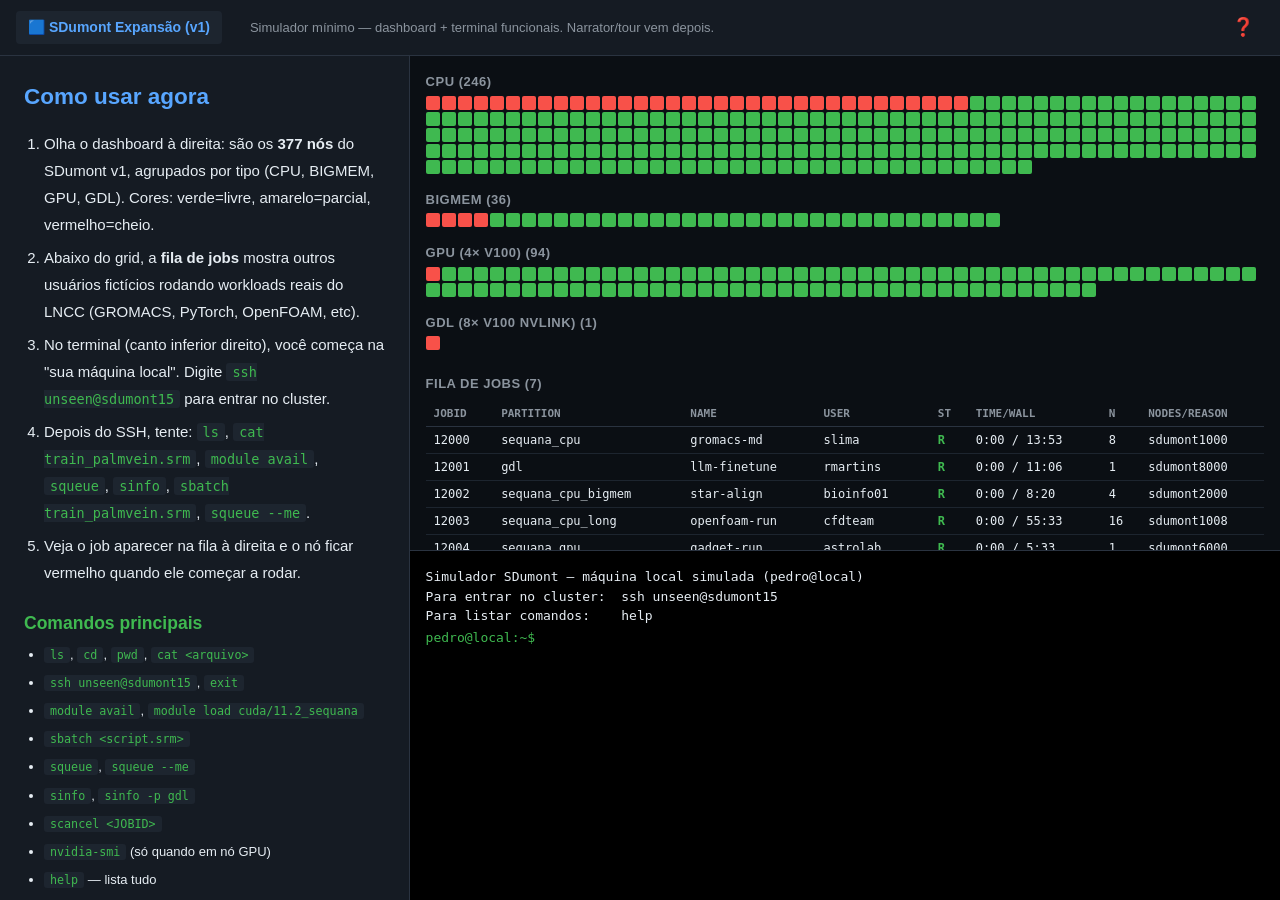
==== index.html @ 0762469a "feat: minimum viable simulator (dashboard + terminal + 20 commands + 377 nodes + 7 fictional users)" ====
<!DOCTYPE html>
<html lang="pt-BR">
<head>
    <meta charset="UTF-8">
    <meta name="viewport" content="width=device-width, initial-scale=1.0">
    <title>Simulador SDumont — Aprenda supercomputação do zero</title>
    <link rel="stylesheet" href="style.css">
</head>
<body>
    <div id="app" class="app-shell">
        <header id="topo" class="topo">
            <div class="selo-v1" title="Você está no SDumont Expansão (v1), não no 2nd">
                🟦 SDumont Expansão (v1)
            </div>
            <nav id="progresso" class="progresso" aria-label="Progresso do tour">
                <div style="color: var(--text-dim); font-size: 13px; padding: 0 12px;">
                    Simulador mínimo — dashboard + terminal funcionais. Narrator/tour vem depois.
                </div>
            </nav>
            <div class="cards-fixos">
                <button id="btn-help" title="Ajuda">❓</button>
            </div>
        </header>

        <aside id="narrador" class="narrador" aria-live="polite">
            <h2 style="color: var(--accent-alt); margin-bottom: 16px;">Como usar agora</h2>
            <ol style="line-height: 1.8; padding-left: 20px;">
                <li>Olha o dashboard à direita: são os <strong>377 nós</strong> do SDumont v1, agrupados por tipo (CPU, BIGMEM, GPU, GDL). Cores: verde=livre, amarelo=parcial, vermelho=cheio.</li>
                <li>Abaixo do grid, a <strong>fila de jobs</strong> mostra outros usuários fictícios rodando workloads reais do LNCC (GROMACS, PyTorch, OpenFOAM, etc).</li>
                <li>No terminal (canto inferior direito), você começa na "sua máquina local". Digite <code>ssh unseen@sdumont15</code> para entrar no cluster.</li>
                <li>Depois do SSH, tente: <code>ls</code>, <code>cat train_palmvein.srm</code>, <code>module avail</code>, <code>squeue</code>, <code>sinfo</code>, <code>sbatch train_palmvein.srm</code>, <code>squeue --me</code>.</li>
                <li>Veja o job aparecer na fila à direita e o nó ficar vermelho quando ele começar a rodar.</li>
            </ol>
            <h3 style="color: var(--accent); margin: 24px 0 8px 0;">Comandos principais</h3>
            <ul style="line-height: 1.7; font-size: 13px; padding-left: 20px;">
                <li><code>ls</code>, <code>cd</code>, <code>pwd</code>, <code>cat &lt;arquivo&gt;</code></li>
                <li><code>ssh unseen@sdumont15</code>, <code>exit</code></li>
                <li><code>module avail</code>, <code>module load cuda/11.2_sequana</code></li>
                <li><code>sbatch &lt;script.srm&gt;</code></li>
                <li><code>squeue</code>, <code>squeue --me</code></li>
                <li><code>sinfo</code>, <code>sinfo -p gdl</code></li>
                <li><code>scancel &lt;JOBID&gt;</code></li>
                <li><code>nvidia-smi</code> (só quando em nó GPU)</li>
                <li><code>help</code> — lista tudo</li>
            </ul>
            <p style="color: var(--text-dim); font-size: 12px; margin-top: 16px;">
                Cluster avança a cada 2s. Outros usuários submetem jobs automaticamente.
            </p>
        </aside>

        <section id="dashboard" class="dashboard" aria-label="Dashboard do cluster"></section>
        <section id="terminal" class="terminal" aria-label="Terminal simulado"></section>
    </div>

    <script type="module" src="js/main.js"></script>
</body>
</html>
---- style.css ----
/* =========================================================================
   SIMULADOR SDUMONT — style.css
   ========================================================================= */

:root {
    --bg: #0b0f14;
    --surface: #151b23;
    --surface-alt: #1d252f;
    --border: #2a3340;
    --text: #e6edf3;
    --text-dim: #8b949e;
    --accent: #3fb950;
    --accent-alt: #58a6ff;
    --danger: #f85149;
    --warning: #d29922;
    --node-idle: #3fb950;
    --node-mix: #d29922;
    --node-alloc: #f85149;
    --node-down: #6e7681;
    --font-sans: -apple-system, BlinkMacSystemFont, "Segoe UI", sans-serif;
    --font-mono: "JetBrains Mono", "Fira Code", Consolas, monospace;
    --fs-base: 15px;
    --fs-sm: 13px;
    --fs-lg: 17px;
    --sp-xs: 4px;
    --sp-sm: 8px;
    --sp-md: 16px;
    --sp-lg: 24px;
}

* { box-sizing: border-box; margin: 0; padding: 0; }
html, body { height: 100%; }
body {
    background: var(--bg);
    color: var(--text);
    font-family: var(--font-sans);
    font-size: var(--fs-base);
    line-height: 1.5;
    overflow: hidden;
}
button { font: inherit; color: inherit; background: none; border: none; cursor: pointer; }
code { background: var(--surface-alt); padding: 1px 6px; border-radius: 3px; font-family: var(--font-mono); font-size: 0.9em; color: var(--accent); }

.app-shell {
    display: grid;
    height: 100vh;
    grid-template-columns: 32% 68%;
    grid-template-rows: 56px 55% 1fr;
    grid-template-areas:
        "topo topo"
        "narrador dashboard"
        "narrador terminal";
}

.topo {
    grid-area: topo;
    display: flex;
    align-items: center;
    gap: var(--sp-md);
    padding: 0 var(--sp-md);
    background: var(--surface);
    border-bottom: 1px solid var(--border);
}

.selo-v1 {
    font-weight: 600;
    color: var(--accent-alt);
    padding: 6px 12px;
    background: var(--surface-alt);
    border-radius: 4px;
    white-space: nowrap;
    font-size: 14px;
}

.progresso { flex: 1; display: flex; align-items: center; }
.cards-fixos { display: flex; gap: var(--sp-xs); }
.cards-fixos button {
    font-size: 18px;
    padding: 6px 10px;
    border-radius: 4px;
}
.cards-fixos button:hover { background: var(--surface-alt); }

.narrador {
    grid-area: narrador;
    background: var(--surface);
    border-right: 1px solid var(--border);
    padding: var(--sp-lg);
    overflow-y: auto;
}
.narrador h2 { margin-bottom: var(--sp-md); }
.narrador ol li, .narrador ul li { margin-bottom: 6px; }

.dashboard {
    grid-area: dashboard;
    background: var(--bg);
    border-bottom: 1px solid var(--border);
    padding: var(--sp-md);
    overflow-y: auto;
}

.terminal {
    grid-area: terminal;
    background: #000;
    color: #e6edf3;
    font-family: var(--font-mono);
    font-size: var(--fs-sm);
    padding: var(--sp-md);
    overflow-y: auto;
    cursor: text;
}

/* Node grid */
.nodegrid-root {
    display: flex;
    flex-direction: column;
    gap: var(--sp-md);
}
.node-group h4 {
    font-size: var(--fs-sm);
    color: var(--text-dim);
    margin-bottom: var(--sp-xs);
    text-transform: uppercase;
    letter-spacing: 0.5px;
}
.node-grid {
    display: grid;
    grid-template-columns: repeat(auto-fill, 14px);
    gap: 2px;
}
.node {
    display: inline-block;
    width: 14px;
    height: 14px;
    border-radius: 2px;
    background: var(--node-idle);
    transition: background 0.3s ease, transform 0.1s ease;
}
.node:hover { transform: scale(1.4); z-index: 1; }
.node.idle  { background: var(--node-idle); }
.node.mix   { background: var(--node-mix); }
.node.alloc { background: var(--node-alloc); }
.node.down  { background: var(--node-down); }

/* Queue view */
.queue-section { margin-top: var(--sp-lg); }
.queue-section h4 {
    font-size: var(--fs-sm);
    color: var(--text-dim);
    text-transform: uppercase;
    letter-spacing: 0.5px;
    margin-bottom: var(--sp-sm);
}
.queue-empty {
    color: var(--text-dim);
    font-style: italic;
    padding: var(--sp-sm);
}
.queue-table {
    width: 100%;
    border-collapse: collapse;
    font-family: var(--font-mono);
    font-size: 12px;
}
.queue-table th {
    text-align: left;
    padding: 4px 8px;
    color: var(--text-dim);
    border-bottom: 1px solid var(--border);
    font-weight: 600;
    font-size: 11px;
    text-transform: uppercase;
}
.queue-table td {
    padding: 4px 8px;
    border-bottom: 1px solid var(--surface-alt);
}
.queue-table tr.row-me { background: rgba(88, 166, 255, 0.15); }
.queue-table tr.row-me td { font-weight: 600; }
.st-R  { color: var(--accent); font-weight: 600; }
.st-PD { color: var(--warning); }
.st-CD { color: var(--text-dim); }
.st-F  { color: var(--danger); }
.st-CA { color: var(--text-dim); }
.st-CG { color: var(--accent); }

/* Terminal */
.term-output {
    white-space: pre-wrap;
    word-wrap: break-word;
}
.term-input-line {
    display: flex;
    align-items: center;
    margin-top: 2px;
}
.term-prompt {
    color: var(--accent);
    white-space: pre;
    user-select: none;
}
.term-input {
    flex: 1;
    background: transparent;
    border: none;
    outline: none;
    color: inherit;
    font-family: inherit;
    font-size: inherit;
    caret-color: var(--accent);
}
.term-output .err { color: var(--danger); }
.term-output .prompt-line { color: var(--accent); }

@media (prefers-reduced-motion: reduce) {
    *, *::before, *::after {
        animation-duration: 0.01ms !important;
        transition-duration: 0.01ms !important;
    }
}
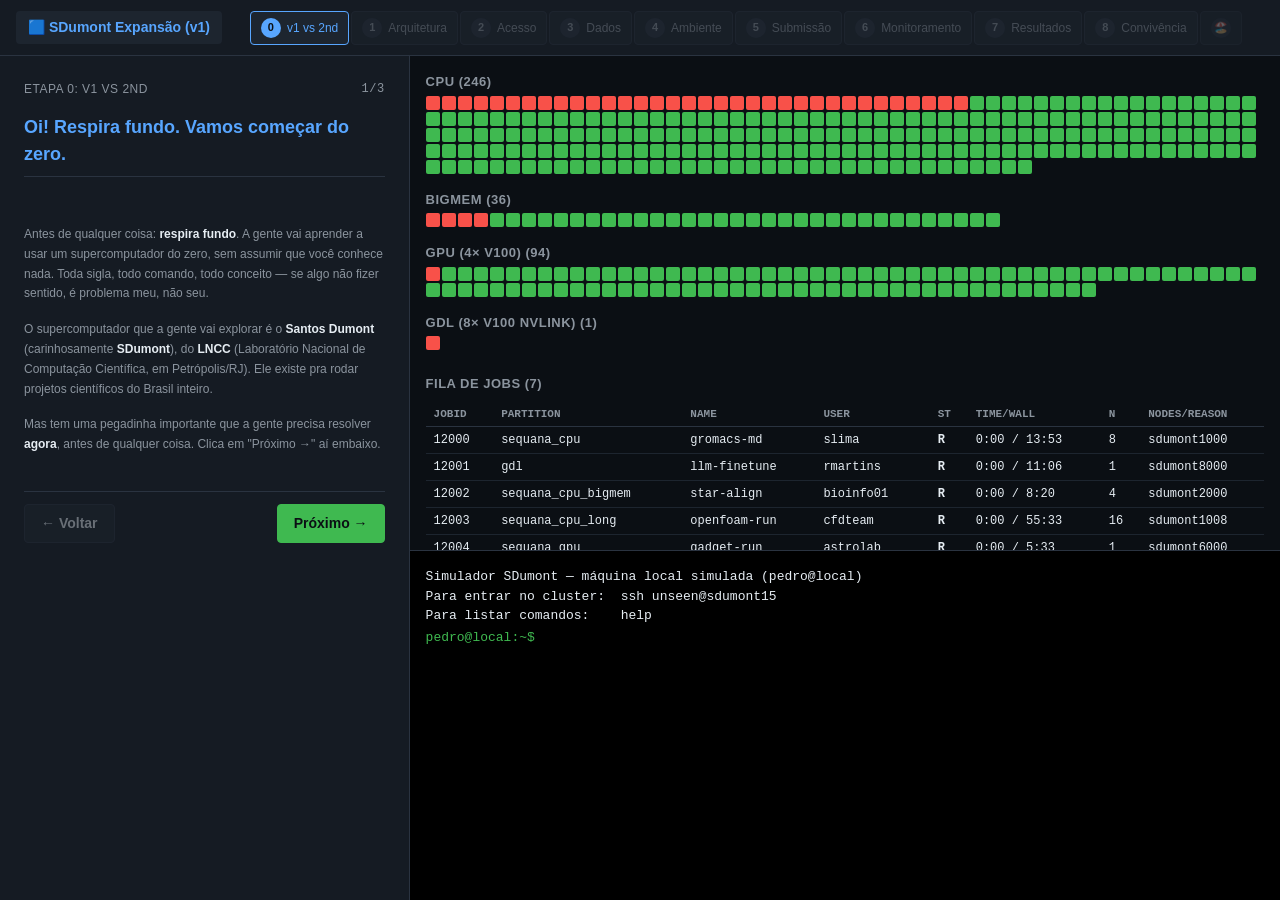
==== commit 59678ee6: "feat(narrator): 9-etapa tour with 35 steps, progress stepper, command gating" ====
--- a/index.html
+++ b/index.html
@@ -5,6 +5,222 @@
     <meta name="viewport" content="width=device-width, initial-scale=1.0">
     <title>Simulador SDumont — Aprenda supercomputação do zero</title>
     <link rel="stylesheet" href="style.css">
+    <style>
+        /* Inline critical styles — garante que o preview renderize mesmo se o style.css externo não carregar */
+        :root {
+            --bg: #0b0f14;
+            --surface: #151b23;
+            --surface-alt: #1d252f;
+            --border: #2a3340;
+            --text: #e6edf3;
+            --text-dim: #8b949e;
+            --accent: #3fb950;
+            --accent-alt: #58a6ff;
+            --danger: #f85149;
+            --warning: #d29922;
+            --node-idle: #3fb950;
+            --node-mix: #d29922;
+            --node-alloc: #f85149;
+            --node-down: #6e7681;
+            --font-sans: -apple-system, BlinkMacSystemFont, "Segoe UI", sans-serif;
+            --font-mono: "JetBrains Mono", "Fira Code", Consolas, monospace;
+        }
+        * { box-sizing: border-box; margin: 0; padding: 0; }
+        html, body { height: 100%; }
+        body {
+            background: #0b0f14;
+            color: #e6edf3;
+            font-family: -apple-system, BlinkMacSystemFont, "Segoe UI", sans-serif;
+            font-size: 15px;
+            line-height: 1.5;
+            overflow: hidden;
+        }
+        button { font: inherit; color: #e6edf3; background: none; border: none; cursor: pointer; }
+        code { background: #1d252f; padding: 1px 6px; border-radius: 3px; font-family: "JetBrains Mono", Consolas, monospace; font-size: 0.9em; color: #3fb950; }
+        a { color: #58a6ff; }
+        h1, h2, h3, h4, h5, h6 { color: #e6edf3; }
+        p, li, td, th, span, div { color: inherit; }
+
+        .app-shell {
+            display: grid;
+            height: 100vh;
+            grid-template-columns: 32% 68%;
+            grid-template-rows: 56px 55% 1fr;
+            grid-template-areas:
+                "topo topo"
+                "narrador dashboard"
+                "narrador terminal";
+        }
+        .topo {
+            grid-area: topo;
+            display: flex;
+            align-items: center;
+            gap: 16px;
+            padding: 0 16px;
+            background: #151b23;
+            border-bottom: 1px solid #2a3340;
+        }
+        .selo-v1 {
+            font-weight: 600;
+            color: #58a6ff;
+            padding: 6px 12px;
+            background: #1d252f;
+            border-radius: 4px;
+            white-space: nowrap;
+            font-size: 14px;
+        }
+        .progresso { flex: 1; display: flex; align-items: center; color: #8b949e; font-size: 13px; padding: 0 12px; }
+        .cards-fixos { display: flex; gap: 4px; }
+        .cards-fixos button { font-size: 18px; padding: 6px 10px; border-radius: 4px; color: #e6edf3; }
+        .cards-fixos button:hover { background: #1d252f; }
+        .narrador {
+            grid-area: narrador;
+            background: #151b23;
+            border-right: 1px solid #2a3340;
+            padding: 24px;
+            overflow-y: auto;
+            color: #e6edf3;
+        }
+        .narrador h2, .narrador h3 { color: #58a6ff; margin-bottom: 16px; }
+        .narrador h3 { color: #3fb950; margin: 24px 0 8px 0; }
+        .narrador ol, .narrador ul { padding-left: 20px; line-height: 1.8; color: #e6edf3; }
+        .narrador ol li, .narrador ul li { margin-bottom: 6px; color: #e6edf3; }
+        .narrador p { color: #8b949e; font-size: 12px; margin-top: 16px; }
+        .narrador strong { color: #e6edf3; font-weight: 700; }
+        .dashboard {
+            grid-area: dashboard;
+            background: #0b0f14;
+            border-bottom: 1px solid #2a3340;
+            padding: 16px;
+            overflow-y: auto;
+            color: #e6edf3;
+        }
+        .terminal {
+            grid-area: terminal;
+            background: #000;
+            color: #e6edf3;
+            font-family: "JetBrains Mono", "Fira Code", Consolas, monospace;
+            font-size: 13px;
+            padding: 16px;
+            overflow-y: auto;
+            cursor: text;
+        }
+        .nodegrid-root { display: flex; flex-direction: column; gap: 16px; }
+        .node-group h4 {
+            font-size: 13px; color: #8b949e; margin-bottom: 4px;
+            text-transform: uppercase; letter-spacing: 0.5px;
+        }
+        .node-grid { display: grid; grid-template-columns: repeat(auto-fill, 14px); gap: 2px; }
+        .node {
+            display: inline-block; width: 14px; height: 14px;
+            border-radius: 2px; background: #3fb950;
+            transition: background 0.3s ease, transform 0.1s ease;
+        }
+        .node:hover { transform: scale(1.4); z-index: 1; }
+        .node.idle  { background: #3fb950; }
+        .node.mix   { background: #d29922; }
+        .node.alloc { background: #f85149; }
+        .node.down  { background: #6e7681; }
+        .queue-section { margin-top: 24px; }
+        .queue-section h4 {
+            font-size: 13px; color: #8b949e; text-transform: uppercase;
+            letter-spacing: 0.5px; margin-bottom: 8px;
+        }
+        .queue-empty { color: #8b949e; font-style: italic; padding: 8px; }
+        .queue-table {
+            width: 100%; border-collapse: collapse;
+            font-family: "JetBrains Mono", Consolas, monospace;
+            font-size: 12px; color: #e6edf3;
+        }
+        .queue-table th {
+            text-align: left; padding: 4px 8px; color: #8b949e;
+            border-bottom: 1px solid #2a3340; font-weight: 600;
+            font-size: 11px; text-transform: uppercase;
+        }
+        .queue-table td { padding: 4px 8px; border-bottom: 1px solid #1d252f; color: #e6edf3; }
+        .queue-table tr.row-me { background: rgba(88, 166, 255, 0.15); }
+        .queue-table tr.row-me td { font-weight: 600; }
+        .st-R  { color: #3fb950; font-weight: 600; }
+        .st-PD { color: #d29922; }
+        .st-CD { color: #8b949e; }
+        .st-F  { color: #f85149; }
+        .st-CA { color: #8b949e; }
+        .st-CG { color: #3fb950; }
+        .term-output { white-space: pre-wrap; word-wrap: break-word; color: #e6edf3; }
+        .term-input-line { display: flex; align-items: center; margin-top: 2px; }
+        .term-prompt { color: #3fb950; white-space: pre; user-select: none; }
+        .term-input {
+            flex: 1; background: transparent; border: none; outline: none;
+            color: #e6edf3; font-family: inherit; font-size: inherit;
+            caret-color: #3fb950;
+        }
+        .term-output .err { color: #f85149; }
+        .term-output .prompt-line { color: #3fb950; }
+
+        /* Progress stepper */
+        .progresso-track { display: flex; gap: 2px; align-items: center; width: 100%; overflow-x: auto; }
+        .step {
+            display: flex; align-items: center; gap: 6px;
+            padding: 6px 10px; background: #1d252f; border: 1px solid #2a3340;
+            border-radius: 4px; color: #8b949e; white-space: nowrap;
+            font-size: 12px; cursor: pointer;
+        }
+        .step-num {
+            display: inline-flex; align-items: center; justify-content: center;
+            width: 20px; height: 20px; border-radius: 50%;
+            background: #2a3340; font-weight: 600; font-size: 11px;
+        }
+        .step.done { color: #3fb950; border-color: #3fb950; }
+        .step.done .step-num { background: #3fb950; color: #0b0f14; }
+        .step.active { color: #58a6ff; border-color: #58a6ff; }
+        .step.active .step-num { background: #58a6ff; color: #0b0f14; }
+        .step.locked { opacity: 0.4; cursor: not-allowed; }
+        .step.sandbox.unlocked { border-color: #d29922; color: #d29922; }
+        .step.sandbox.locked { opacity: 0.3; }
+
+        /* Narrator */
+        .narrator-inner { display: flex; flex-direction: column; gap: 16px; }
+        .narrator-breadcrumb {
+            color: #8b949e; font-size: 12px; display: flex;
+            justify-content: space-between; text-transform: uppercase; letter-spacing: 0.5px;
+        }
+        .sub-counter { font-family: "JetBrains Mono", Consolas, monospace; }
+        .narrator-titulo {
+            color: #58a6ff; font-size: 18px; border-bottom: 1px solid #2a3340;
+            padding-bottom: 8px; margin: 0;
+        }
+        .narrator-corpo { line-height: 1.65; color: #e6edf3; font-size: 14px; }
+        .narrator-corpo p { margin-bottom: 12px; }
+        .narrator-corpo ul, .narrator-corpo ol { margin: 8px 0 12px 20px; }
+        .narrator-corpo li { margin-bottom: 4px; }
+        .narrator-corpo code {
+            background: #1d252f; padding: 1px 6px; border-radius: 3px;
+            font-family: "JetBrains Mono", Consolas, monospace; font-size: 0.9em; color: #3fb950;
+        }
+        .narrator-corpo pre {
+            background: #000; padding: 12px; border-radius: 4px;
+            overflow-x: auto; border-left: 3px solid #3fb950; margin: 8px 0;
+        }
+        .narrator-corpo pre code { background: transparent; color: #e6edf3; padding: 0; }
+        .narrator-corpo strong { color: #e6edf3; font-weight: 700; }
+        .narrator-corpo ol.guardian {
+            background: #1d252f; border-left: 4px solid #58a6ff;
+            padding: 12px 12px 12px 36px; border-radius: 0 4px 4px 0;
+        }
+        .narrator-corpo ol.guardian li { margin-bottom: 8px; }
+        .narrator-botoes {
+            display: flex; justify-content: space-between; gap: 16px;
+            margin-top: 8px; padding-top: 12px; border-top: 1px solid #2a3340;
+        }
+        .btn-back, .btn-next {
+            padding: 8px 16px; border-radius: 4px; background: #1d252f;
+            border: 1px solid #2a3340; font-weight: 600; color: #e6edf3; font-size: 14px;
+            cursor: pointer;
+        }
+        .btn-next:not(:disabled) { background: #3fb950; color: #0b0f14; border-color: #3fb950; }
+        .btn-back:disabled, .btn-next:disabled { opacity: 0.4; cursor: not-allowed; }
+        .btn-back:hover:not(:disabled), .btn-next:hover:not(:disabled) { filter: brightness(1.15); }
+    </style>
 </head>
 <body>
     <div id="app" class="app-shell">
@@ -12,41 +228,13 @@
             <div class="selo-v1" title="Você está no SDumont Expansão (v1), não no 2nd">
                 🟦 SDumont Expansão (v1)
             </div>
-            <nav id="progresso" class="progresso" aria-label="Progresso do tour">
-                <div style="color: var(--text-dim); font-size: 13px; padding: 0 12px;">
-                    Simulador mínimo — dashboard + terminal funcionais. Narrator/tour vem depois.
-                </div>
-            </nav>
+            <nav id="progresso" class="progresso" aria-label="Progresso do tour"></nav>
             <div class="cards-fixos">
                 <button id="btn-help" title="Ajuda">❓</button>
             </div>
         </header>
 
-        <aside id="narrador" class="narrador" aria-live="polite">
-            <h2 style="color: var(--accent-alt); margin-bottom: 16px;">Como usar agora</h2>
-            <ol style="line-height: 1.8; padding-left: 20px;">
-                <li>Olha o dashboard à direita: são os <strong>377 nós</strong> do SDumont v1, agrupados por tipo (CPU, BIGMEM, GPU, GDL). Cores: verde=livre, amarelo=parcial, vermelho=cheio.</li>
-                <li>Abaixo do grid, a <strong>fila de jobs</strong> mostra outros usuários fictícios rodando workloads reais do LNCC (GROMACS, PyTorch, OpenFOAM, etc).</li>
-                <li>No terminal (canto inferior direito), você começa na "sua máquina local". Digite <code>ssh unseen@sdumont15</code> para entrar no cluster.</li>
-                <li>Depois do SSH, tente: <code>ls</code>, <code>cat train_palmvein.srm</code>, <code>module avail</code>, <code>squeue</code>, <code>sinfo</code>, <code>sbatch train_palmvein.srm</code>, <code>squeue --me</code>.</li>
-                <li>Veja o job aparecer na fila à direita e o nó ficar vermelho quando ele começar a rodar.</li>
-            </ol>
-            <h3 style="color: var(--accent); margin: 24px 0 8px 0;">Comandos principais</h3>
-            <ul style="line-height: 1.7; font-size: 13px; padding-left: 20px;">
-                <li><code>ls</code>, <code>cd</code>, <code>pwd</code>, <code>cat &lt;arquivo&gt;</code></li>
-                <li><code>ssh unseen@sdumont15</code>, <code>exit</code></li>
-                <li><code>module avail</code>, <code>module load cuda/11.2_sequana</code></li>
-                <li><code>sbatch &lt;script.srm&gt;</code></li>
-                <li><code>squeue</code>, <code>squeue --me</code></li>
-                <li><code>sinfo</code>, <code>sinfo -p gdl</code></li>
-                <li><code>scancel &lt;JOBID&gt;</code></li>
-                <li><code>nvidia-smi</code> (só quando em nó GPU)</li>
-                <li><code>help</code> — lista tudo</li>
-            </ul>
-            <p style="color: var(--text-dim); font-size: 12px; margin-top: 16px;">
-                Cluster avança a cada 2s. Outros usuários submetem jobs automaticamente.
-            </p>
-        </aside>
+        <aside id="narrador" class="narrador" aria-live="polite"></aside>
 
         <section id="dashboard" class="dashboard" aria-label="Dashboard do cluster"></section>
         <section id="terminal" class="terminal" aria-label="Terminal simulado"></section>
--- a/style.css
+++ b/style.css
@@ -212,6 +212,127 @@
 .term-output .err { color: var(--danger); }
 .term-output .prompt-line { color: var(--accent); }
 
+/* Progress stepper */
+.progresso-track {
+    display: flex;
+    gap: 2px;
+    align-items: center;
+    width: 100%;
+    overflow-x: auto;
+}
+.step {
+    display: flex;
+    align-items: center;
+    gap: 6px;
+    padding: 6px 10px;
+    background: var(--surface-alt);
+    border: 1px solid var(--border);
+    border-radius: 4px;
+    color: var(--text-dim);
+    white-space: nowrap;
+    font-size: 12px;
+    cursor: pointer;
+}
+.step-num {
+    display: inline-flex;
+    align-items: center;
+    justify-content: center;
+    width: 20px;
+    height: 20px;
+    border-radius: 50%;
+    background: var(--border);
+    font-weight: 600;
+    font-size: 11px;
+}
+.step.done { color: var(--accent); border-color: var(--accent); }
+.step.done .step-num { background: var(--accent); color: var(--bg); }
+.step.active { color: var(--accent-alt); border-color: var(--accent-alt); }
+.step.active .step-num { background: var(--accent-alt); color: var(--bg); }
+.step.locked { opacity: 0.4; cursor: not-allowed; }
+.step.sandbox.unlocked { border-color: var(--warning); color: var(--warning); }
+.step.sandbox.locked { opacity: 0.3; }
+
+/* Narrator */
+.narrator-inner { display: flex; flex-direction: column; gap: 16px; }
+.narrator-breadcrumb {
+    color: var(--text-dim);
+    font-size: 12px;
+    display: flex;
+    justify-content: space-between;
+    text-transform: uppercase;
+    letter-spacing: 0.5px;
+}
+.sub-counter { font-family: var(--font-mono); }
+.narrator-titulo {
+    color: var(--accent-alt);
+    font-size: 18px;
+    border-bottom: 1px solid var(--border);
+    padding-bottom: 8px;
+    margin: 0;
+}
+.narrator-corpo {
+    line-height: 1.65;
+    color: var(--text);
+    font-size: 14px;
+}
+.narrator-corpo p { margin-bottom: 12px; }
+.narrator-corpo ul, .narrator-corpo ol { margin: 8px 0 12px 20px; }
+.narrator-corpo li { margin-bottom: 4px; }
+.narrator-corpo code {
+    background: var(--surface-alt);
+    padding: 1px 6px;
+    border-radius: 3px;
+    font-family: var(--font-mono);
+    font-size: 0.9em;
+    color: var(--accent);
+}
+.narrator-corpo pre {
+    background: #000;
+    padding: 12px;
+    border-radius: 4px;
+    overflow-x: auto;
+    border-left: 3px solid var(--accent);
+    margin: 8px 0;
+}
+.narrator-corpo pre code {
+    background: transparent;
+    color: #e6edf3;
+    padding: 0;
+}
+.narrator-corpo strong { color: var(--text); font-weight: 700; }
+.narrator-corpo ol.guardian {
+    background: var(--surface-alt);
+    border-left: 4px solid var(--accent-alt);
+    padding: 12px 12px 12px 36px;
+    border-radius: 0 4px 4px 0;
+    list-style-position: outside;
+}
+.narrator-corpo ol.guardian li { margin-bottom: 8px; }
+.narrator-botoes {
+    display: flex;
+    justify-content: space-between;
+    gap: 16px;
+    margin-top: 8px;
+    padding-top: 12px;
+    border-top: 1px solid var(--border);
+}
+.btn-back, .btn-next {
+    padding: 8px 16px;
+    border-radius: 4px;
+    background: var(--surface-alt);
+    border: 1px solid var(--border);
+    font-weight: 600;
+    color: var(--text);
+    font-size: 14px;
+}
+.btn-next:not(:disabled) {
+    background: var(--accent);
+    color: var(--bg);
+    border-color: var(--accent);
+}
+.btn-back:disabled, .btn-next:disabled { opacity: 0.4; cursor: not-allowed; }
+.btn-back:hover:not(:disabled), .btn-next:hover:not(:disabled) { filter: brightness(1.15); }
+
 @media (prefers-reduced-motion: reduce) {
     *, *::before, *::after {
         animation-duration: 0.01ms !important;
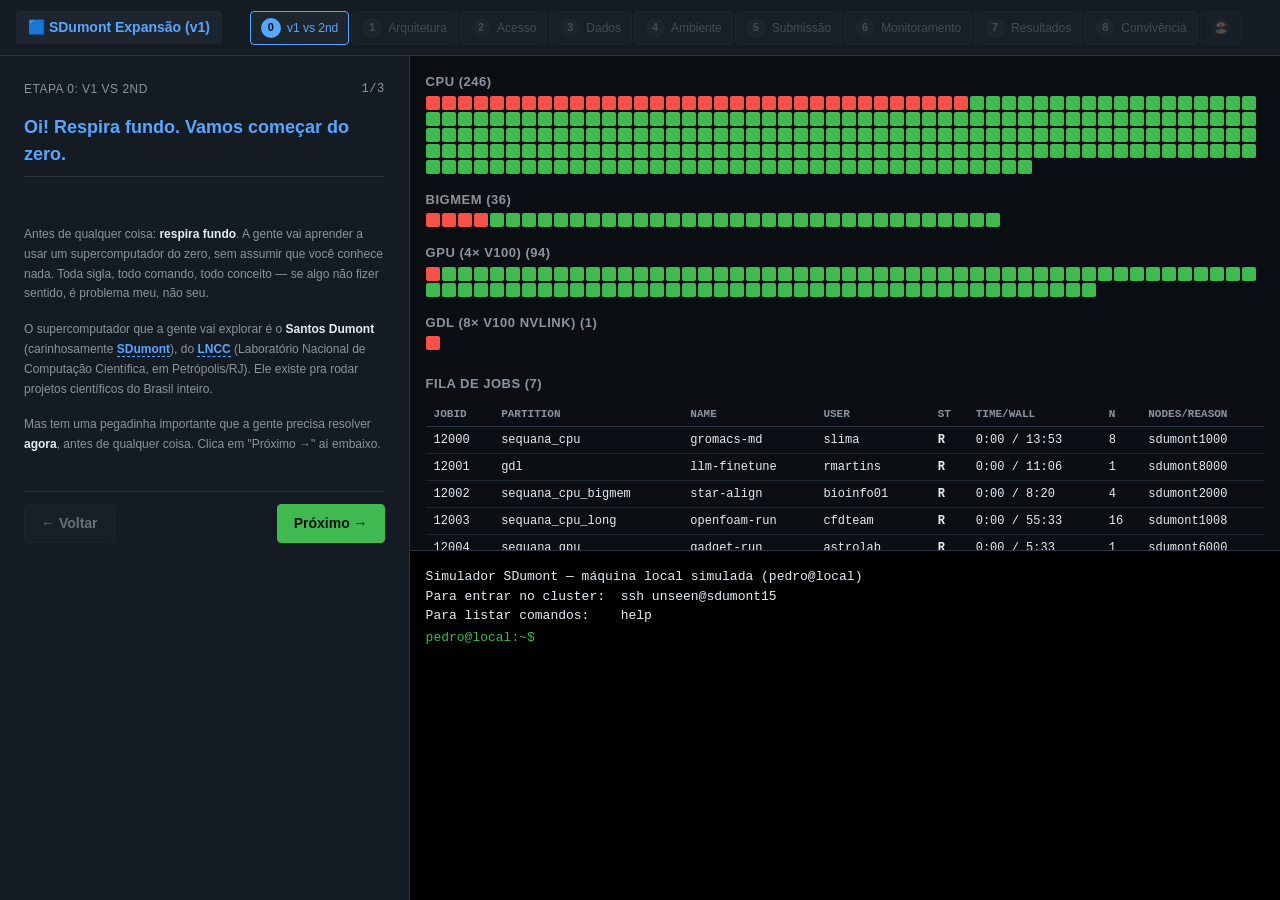
==== commit 0e71a975: "feat: glossary (50 terms + tooltips), v1-vs-2nd modal, highlight system, sandbox mode, 48 unit tests" ====
--- a/index.html
+++ b/index.html
@@ -220,6 +220,98 @@
         .btn-next:not(:disabled) { background: #3fb950; color: #0b0f14; border-color: #3fb950; }
         .btn-back:disabled, .btn-next:disabled { opacity: 0.4; cursor: not-allowed; }
         .btn-back:hover:not(:disabled), .btn-next:hover:not(:disabled) { filter: brightness(1.15); }
+
+        /* Glossary tooltips */
+        .term {
+            color: #58a6ff; border-bottom: 1px dashed #58a6ff; cursor: help; position: relative;
+        }
+        .term:hover::after {
+            content: attr(data-tooltip);
+            position: absolute; top: 100%; left: 0;
+            background: #151b23; color: #e6edf3;
+            padding: 8px 12px; border-radius: 4px;
+            border: 1px solid #58a6ff; font-size: 12px;
+            max-width: 320px; width: max-content;
+            white-space: normal; z-index: 100; margin-top: 4px;
+            box-shadow: 0 4px 12px rgba(0,0,0,0.5);
+            line-height: 1.4;
+        }
+
+        /* Modals */
+        .modal-backdrop {
+            position: fixed; inset: 0; background: rgba(0,0,0,0.7);
+            display: flex; align-items: center; justify-content: center; z-index: 1000;
+        }
+        .modal-window {
+            background: #151b23; border: 1px solid #2a3340; border-radius: 8px;
+            min-width: 480px; max-width: 640px; max-height: 85vh;
+            display: flex; flex-direction: column;
+            box-shadow: 0 16px 48px rgba(0,0,0,0.6);
+        }
+        .modal-window.wide { max-width: 900px; width: 90vw; }
+        .modal-header {
+            display: flex; justify-content: space-between; align-items: center;
+            padding: 16px; border-bottom: 1px solid #2a3340;
+        }
+        .modal-header h3 { color: #58a6ff; margin: 0; }
+        .modal-close { font-size: 18px; padding: 4px 8px; color: #8b949e; }
+        .modal-close:hover { color: #e6edf3; }
+        .modal-body { padding: 16px; overflow-y: auto; flex: 1; color: #e6edf3; }
+        .modal-subtitle { color: #8b949e; margin-bottom: 16px; }
+        .guardian-list {
+            background: #1d252f; border-left: 4px solid #58a6ff;
+            padding: 12px 12px 12px 36px; border-radius: 0 4px 4px 0;
+            margin: 0 0 16px 0; list-style-position: outside;
+        }
+        .guardian-list li { margin-bottom: 8px; }
+        .comparison-table {
+            width: 100%; border-collapse: collapse; font-size: 13px;
+        }
+        .comparison-table th {
+            text-align: left; padding: 8px; border-bottom: 2px solid #2a3340; color: #58a6ff;
+        }
+        .comparison-table td { padding: 8px; border-bottom: 1px solid #1d252f; }
+        .td-aspecto { font-weight: 600; color: #8b949e; white-space: nowrap; }
+        .td-v1 { color: #3fb950; }
+        .td-v2 { color: #e6edf3; }
+
+        /* Glossary modal */
+        .glossary-list { display: flex; flex-direction: column; gap: 8px; }
+        .glossary-entry {
+            display: grid; grid-template-columns: 140px 1fr 60px; gap: 8px; align-items: baseline;
+            padding: 6px 0; border-bottom: 1px solid #1d252f;
+        }
+        .glossary-entry strong { color: #58a6ff; font-size: 13px; }
+        .glossary-def { color: #e6edf3; font-size: 13px; }
+        .glossary-etapa { color: #8b949e; font-size: 11px; text-align: right; }
+
+        /* Highlight halo */
+        .halo-target {
+            position: relative;
+            box-shadow: 0 0 0 3px #58a6ff, 0 0 20px 6px rgba(88,166,255,0.4);
+            animation: halo-pulse 1.5s ease-in-out infinite;
+            border-radius: 6px;
+        }
+        @keyframes halo-pulse {
+            0%, 100% { box-shadow: 0 0 0 3px #58a6ff, 0 0 20px 6px rgba(88,166,255,0.4); }
+            50%      { box-shadow: 0 0 0 3px #58a6ff, 0 0 28px 12px rgba(88,166,255,0.6); }
+        }
+
+        /* Sandbox cheatsheet */
+        .sandbox-cheatsheet h2 { color: #58a6ff; margin-bottom: 12px; }
+        .sandbox-cheatsheet h4 { color: #3fb950; margin: 16px 0 8px; }
+        .sandbox-cheatsheet p { margin-bottom: 12px; }
+        .cheat-table { border-collapse: collapse; width: 100%; font-size: 13px; margin-bottom: 16px; }
+        .cheat-table td { padding: 4px 12px; border-bottom: 1px solid #1d252f; }
+        .cheat-table td:first-child { font-family: "JetBrains Mono", Consolas, monospace; color: #3fb950; }
+        .btn-voltar-tour {
+            margin-top: 16px; padding: 8px 16px; background: #1d252f;
+            border: 1px solid #2a3340; border-radius: 4px; color: #e6edf3;
+            font-weight: 600; cursor: pointer;
+        }
+        .btn-voltar-tour:hover { filter: brightness(1.15); }
+
+        @media (prefers-reduced-motion: reduce) { .halo-target { animation: none; } }
     </style>
 </head>
 <body>
@@ -230,6 +322,8 @@
             </div>
             <nav id="progresso" class="progresso" aria-label="Progresso do tour"></nav>
             <div class="cards-fixos">
+                <button id="btn-glossario" title="Glossário">📘</button>
+                <button id="btn-v1v2" title="SDumont v1 vs 2nd">🔀</button>
                 <button id="btn-help" title="Ajuda">❓</button>
             </div>
         </header>
--- a/style.css
+++ b/style.css
@@ -333,6 +333,83 @@
 .btn-back:disabled, .btn-next:disabled { opacity: 0.4; cursor: not-allowed; }
 .btn-back:hover:not(:disabled), .btn-next:hover:not(:disabled) { filter: brightness(1.15); }
 
+/* Glossary tooltips */
+.term {
+    color: var(--accent-alt); border-bottom: 1px dashed var(--accent-alt);
+    cursor: help; position: relative;
+}
+.term:hover::after {
+    content: attr(data-tooltip);
+    position: absolute; top: 100%; left: 0;
+    background: var(--surface); color: var(--text);
+    padding: 8px 12px; border-radius: 4px;
+    border: 1px solid var(--accent-alt); font-size: 12px;
+    max-width: 320px; width: max-content; white-space: normal;
+    z-index: 100; margin-top: 4px;
+    box-shadow: 0 4px 12px rgba(0,0,0,0.5); line-height: 1.4;
+}
+
+/* Modals */
+.modal-backdrop {
+    position: fixed; inset: 0; background: rgba(0,0,0,0.7);
+    display: flex; align-items: center; justify-content: center; z-index: 1000;
+}
+.modal-window {
+    background: var(--surface); border: 1px solid var(--border); border-radius: 8px;
+    min-width: 480px; max-width: 640px; max-height: 85vh;
+    display: flex; flex-direction: column;
+    box-shadow: 0 16px 48px rgba(0,0,0,0.6);
+}
+.modal-window.wide { max-width: 900px; width: 90vw; }
+.modal-header {
+    display: flex; justify-content: space-between; align-items: center;
+    padding: var(--sp-md); border-bottom: 1px solid var(--border);
+}
+.modal-header h3 { color: var(--accent-alt); margin: 0; }
+.modal-close { font-size: 18px; padding: 4px 8px; color: var(--text-dim); }
+.modal-close:hover { color: var(--text); }
+.modal-body { padding: var(--sp-md); overflow-y: auto; flex: 1; }
+.modal-subtitle { color: var(--text-dim); margin-bottom: var(--sp-md); }
+.guardian-list {
+    background: var(--surface-alt); border-left: 4px solid var(--accent-alt);
+    padding: 12px 12px 12px 36px; border-radius: 0 4px 4px 0; margin: 0 0 16px 0;
+}
+.guardian-list li { margin-bottom: 8px; }
+.comparison-table { width: 100%; border-collapse: collapse; font-size: 13px; }
+.comparison-table th { text-align: left; padding: 8px; border-bottom: 2px solid var(--border); color: var(--accent-alt); }
+.comparison-table td { padding: 8px; border-bottom: 1px solid var(--surface-alt); }
+.td-aspecto { font-weight: 600; color: var(--text-dim); white-space: nowrap; }
+.td-v1 { color: var(--accent); }
+.td-v2 { color: var(--text); }
+.glossary-list { display: flex; flex-direction: column; gap: 8px; }
+.glossary-entry {
+    display: grid; grid-template-columns: 140px 1fr 60px; gap: 8px; align-items: baseline;
+    padding: 6px 0; border-bottom: 1px solid var(--surface-alt);
+}
+.glossary-entry strong { color: var(--accent-alt); font-size: 13px; }
+.glossary-def { color: var(--text); font-size: 13px; }
+.glossary-etapa { color: var(--text-dim); font-size: 11px; text-align: right; }
+.halo-target {
+    position: relative;
+    box-shadow: 0 0 0 3px var(--accent-alt), 0 0 20px 6px rgba(88,166,255,0.4);
+    animation: halo-pulse 1.5s ease-in-out infinite;
+    border-radius: 6px;
+}
+@keyframes halo-pulse {
+    0%, 100% { box-shadow: 0 0 0 3px var(--accent-alt), 0 0 20px 6px rgba(88,166,255,0.4); }
+    50%      { box-shadow: 0 0 0 3px var(--accent-alt), 0 0 28px 12px rgba(88,166,255,0.6); }
+}
+.sandbox-cheatsheet h2 { color: var(--accent-alt); margin-bottom: 12px; }
+.sandbox-cheatsheet h4 { color: var(--accent); margin: var(--sp-md) 0 var(--sp-sm); }
+.cheat-table { border-collapse: collapse; width: 100%; font-size: 13px; margin-bottom: var(--sp-md); }
+.cheat-table td { padding: 4px 12px; border-bottom: 1px solid var(--surface-alt); }
+.cheat-table td:first-child { font-family: var(--font-mono); color: var(--accent); }
+.btn-voltar-tour {
+    margin-top: var(--sp-md); padding: 8px 16px; background: var(--surface-alt);
+    border: 1px solid var(--border); border-radius: 4px; font-weight: 600;
+}
+.btn-voltar-tour:hover { filter: brightness(1.15); }
+
 @media (prefers-reduced-motion: reduce) {
     *, *::before, *::after {
         animation-duration: 0.01ms !important;
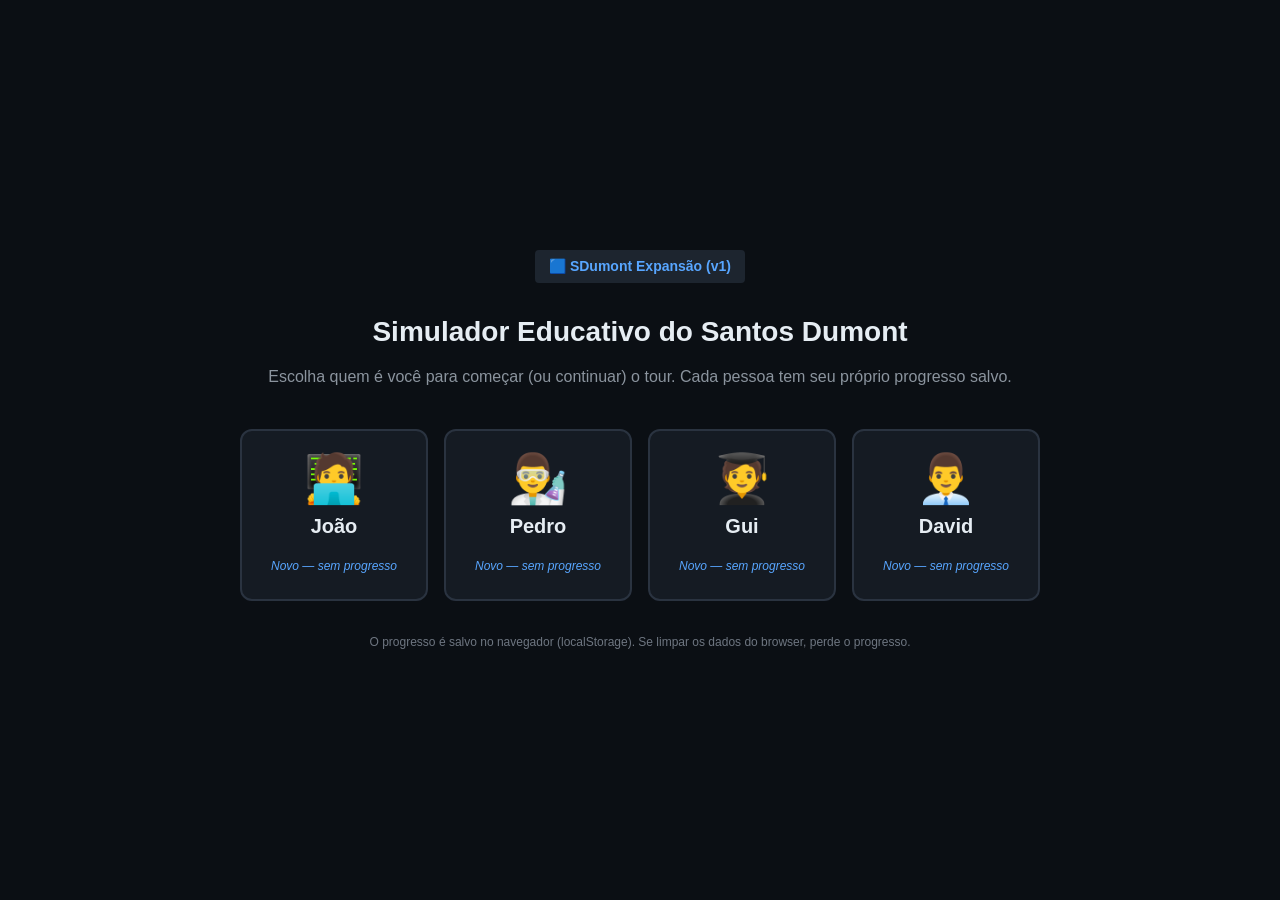
==== commit ee1561c5: "feat: multi-user selection screen (João, Pedro, Gui, David) with per-user localStorage progress - Us" ====
--- a/index.html
+++ b/index.html
@@ -312,6 +312,85 @@
         .btn-voltar-tour:hover { filter: brightness(1.15); }
 
         @media (prefers-reduced-motion: reduce) { .halo-target { animation: none; } }
+
+        /* ==================== USER SELECTION SCREEN ==================== */
+        #user-select-screen {
+            position: fixed; inset: 0; z-index: 2000;
+            background: #0b0f14;
+            display: flex; align-items: center; justify-content: center;
+        }
+        .user-select-container {
+            max-width: 800px; width: 90vw;
+            text-align: center;
+        }
+        .user-select-header { margin-bottom: 40px; }
+        .user-select-selo {
+            display: inline-block;
+            font-weight: 600; color: #58a6ff;
+            padding: 6px 14px; background: #1d252f;
+            border-radius: 4px; font-size: 14px;
+            margin-bottom: 16px;
+        }
+        .user-select-header h1 {
+            color: #e6edf3; font-size: 28px; font-weight: 700;
+            margin: 12px 0;
+        }
+        .user-select-header p {
+            color: #8b949e; font-size: 16px; line-height: 1.5;
+        }
+        .user-cards {
+            display: grid;
+            grid-template-columns: repeat(4, 1fr);
+            gap: 16px;
+            margin-bottom: 32px;
+        }
+        .user-card {
+            background: #151b23; border: 2px solid #2a3340;
+            border-radius: 12px; padding: 24px 16px;
+            cursor: pointer; transition: border-color 0.2s, transform 0.15s;
+            display: flex; flex-direction: column; align-items: center; gap: 8px;
+        }
+        .user-card:hover {
+            border-color: #58a6ff; transform: translateY(-4px);
+            box-shadow: 0 8px 24px rgba(88,166,255,0.15);
+        }
+        .user-emoji { font-size: 48px; line-height: 1; }
+        .user-name { font-size: 20px; font-weight: 700; color: #e6edf3; }
+        .user-progress-info {
+            width: 100%; margin-top: 8px;
+            display: flex; flex-direction: column; align-items: center; gap: 4px;
+        }
+        .user-progress-bar {
+            width: 100%; height: 6px; background: #2a3340;
+            border-radius: 3px; overflow: hidden;
+        }
+        .user-progress-fill {
+            height: 100%; background: #3fb950;
+            border-radius: 3px; transition: width 0.3s;
+        }
+        .user-progress-text { font-size: 12px; color: #8b949e; }
+        .user-progress-text.new { color: #58a6ff; font-style: italic; }
+        .user-reset-btn {
+            margin-top: 8px; padding: 4px 10px;
+            background: transparent; border: 1px solid #f85149;
+            border-radius: 4px; color: #f85149; font-size: 11px;
+            cursor: pointer; opacity: 0.6; transition: opacity 0.2s;
+        }
+        .user-reset-btn:hover { opacity: 1; background: rgba(248,81,73,0.1); }
+        .user-select-footer {
+            color: #6e7681; font-size: 12px; margin-top: 8px;
+        }
+
+        @media (max-width: 700px) {
+            .user-cards { grid-template-columns: repeat(2, 1fr); }
+        }
+
+        /* ==================== NARRATOR FONT SIZE INCREASE ==================== */
+        .narrator-corpo { font-size: 16px !important; line-height: 1.7 !important; }
+        .narrator-corpo li { font-size: 16px; }
+        .narrator-corpo code { font-size: 14px; }
+        .narrator-titulo { font-size: 20px !important; }
+        .narrator-breadcrumb { font-size: 13px; }
     </style>
 </head>
 <body>
@@ -325,6 +404,7 @@
                 <button id="btn-glossario" title="Glossário">📘</button>
                 <button id="btn-v1v2" title="SDumont v1 vs 2nd">🔀</button>
                 <button id="btn-help" title="Ajuda">❓</button>
+                <button id="btn-switch-user" title="Trocar usuário">👤</button>
             </div>
         </header>
 
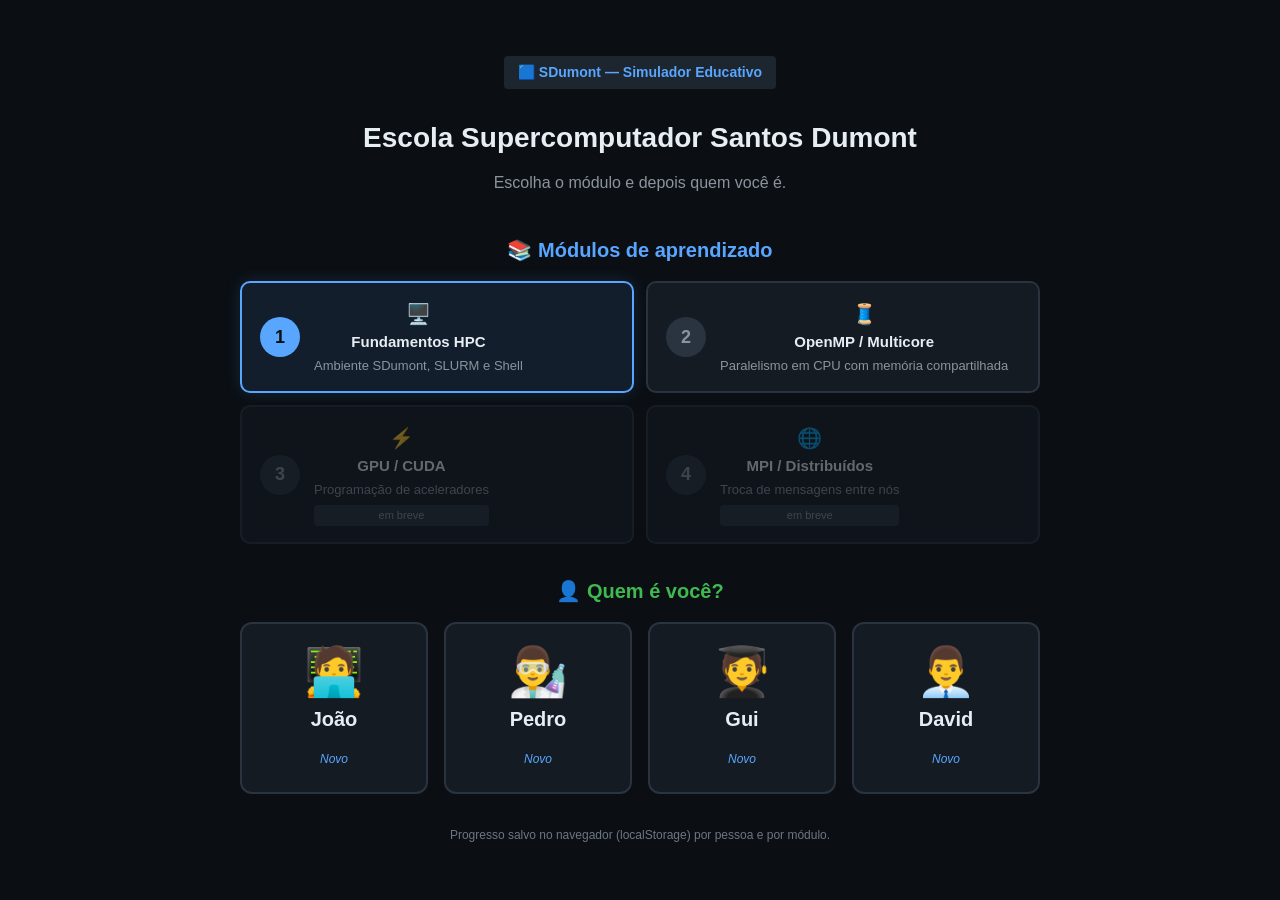
==== commit 5983b604: "feat: module system + OpenMP interactive tour (20 steps with simulated C code) Module system: - data" ====
--- a/index.html
+++ b/index.html
@@ -313,6 +313,23 @@
 
         @media (prefers-reduced-motion: reduce) { .halo-target { animation: none; } }
 
+        /* Speed control */
+        .speed-control {
+            display: flex; align-items: center; gap: 12px;
+            margin-bottom: 12px; padding: 8px 12px;
+            background: #151b23; border: 1px solid #2a3340; border-radius: 6px;
+        }
+        .speed-btn {
+            padding: 6px 14px; border-radius: 4px;
+            background: #1d252f; border: 1px solid #2a3340;
+            color: #8b949e; font-weight: 600; font-size: 14px;
+            cursor: pointer; transition: all 0.15s;
+        }
+        .speed-btn.active { background: #58a6ff; color: #0b0f14; border-color: #58a6ff; }
+        .speed-btn:hover { filter: brightness(1.2); }
+        .speed-hint { color: #6e7681; font-size: 12px; }
+        .node-summary { font-weight: 400; color: #6e7681; font-size: 11px; margin-left: 8px; }
+
         /* ==================== USER SELECTION SCREEN ==================== */
         #user-select-screen {
             position: fixed; inset: 0; z-index: 2000;
@@ -381,16 +398,62 @@
             color: #6e7681; font-size: 12px; margin-top: 8px;
         }
 
+        /* Module cards */
+        .module-cards {
+            display: grid; grid-template-columns: repeat(2, 1fr);
+            gap: 12px; margin-bottom: 16px;
+        }
+        .module-card {
+            display: flex; align-items: center; gap: 14px;
+            background: #151b23; border: 2px solid #2a3340;
+            border-radius: 10px; padding: 16px 18px;
+            cursor: pointer; transition: border-color 0.2s, transform 0.15s;
+        }
+        .module-card:hover:not(.coming-soon) {
+            border-color: #58a6ff; transform: translateY(-2px);
+        }
+        .module-card.active {
+            border-color: #58a6ff;
+            background: rgba(88,166,255,0.1);
+            box-shadow: 0 0 16px rgba(88,166,255,0.15);
+        }
+        .module-card.coming-soon {
+            opacity: 0.4; cursor: not-allowed;
+        }
+        .module-num {
+            display: flex; align-items: center; justify-content: center;
+            width: 40px; height: 40px; border-radius: 50%;
+            background: #2a3340; font-weight: 700; font-size: 18px;
+            color: #8b949e; flex-shrink: 0;
+        }
+        .module-card.active .module-num { background: #58a6ff; color: #0b0f14; }
+        .module-info { display: flex; flex-direction: column; gap: 2px; }
+        .module-emoji { font-size: 20px; }
+        .module-titulo { font-weight: 700; color: #e6edf3; font-size: 15px; }
+        .module-sub { color: #8b949e; font-size: 13px; }
+        .module-badge {
+            display: inline-block; background: #2a3340; color: #8b949e;
+            padding: 2px 8px; border-radius: 4px; font-size: 11px; margin-top: 4px;
+        }
+
         @media (max-width: 700px) {
             .user-cards { grid-template-columns: repeat(2, 1fr); }
-        }
-
-        /* ==================== NARRATOR FONT SIZE INCREASE ==================== */
-        .narrator-corpo { font-size: 16px !important; line-height: 1.7 !important; }
-        .narrator-corpo li { font-size: 16px; }
-        .narrator-corpo code { font-size: 14px; }
-        .narrator-titulo { font-size: 20px !important; }
-        .narrator-breadcrumb { font-size: 13px; }
+            .module-cards { grid-template-columns: 1fr; }
+        }
+
+        /* ==================== NARRATOR FONT SIZE — ALL TEXT ==================== */
+        .narrador { font-size: 17px !important; line-height: 1.75 !important; }
+        .narrator-corpo { font-size: 17px !important; line-height: 1.75 !important; }
+        .narrator-corpo p { font-size: 17px !important; }
+        .narrator-corpo li { font-size: 17px !important; line-height: 1.7 !important; }
+        .narrator-corpo ul, .narrator-corpo ol { font-size: 17px !important; }
+        .narrator-corpo strong { font-size: inherit !important; }
+        .narrator-corpo code { font-size: 15px !important; }
+        .narrator-corpo pre code { font-size: 14px !important; }
+        .narrator-titulo { font-size: 22px !important; }
+        .narrator-breadcrumb { font-size: 14px !important; }
+        .narrator-botoes .btn-back, .narrator-botoes .btn-next { font-size: 15px !important; }
+        .narrator-corpo ol.guardian li { font-size: 17px !important; }
     </style>
 </head>
 <body>
--- a/style.css
+++ b/style.css
@@ -410,6 +410,23 @@
 }
 .btn-voltar-tour:hover { filter: brightness(1.15); }
 
+/* Speed control */
+.speed-control {
+    display: flex; align-items: center; gap: 12px;
+    margin-bottom: 12px; padding: 8px 12px;
+    background: var(--surface); border: 1px solid var(--border); border-radius: 6px;
+}
+.speed-btn {
+    padding: 6px 14px; border-radius: 4px;
+    background: var(--surface-alt); border: 1px solid var(--border);
+    color: var(--text-dim); font-weight: 600; font-size: 14px;
+    cursor: pointer; transition: all 0.15s;
+}
+.speed-btn.active { background: var(--accent-alt); color: var(--bg); border-color: var(--accent-alt); }
+.speed-btn:hover { filter: brightness(1.2); }
+.speed-hint { color: var(--text-dim); font-size: 12px; opacity: 0.7; }
+.node-summary { font-weight: 400; color: var(--text-dim); font-size: 11px; margin-left: 8px; }
+
 @media (prefers-reduced-motion: reduce) {
     *, *::before, *::after {
         animation-duration: 0.01ms !important;
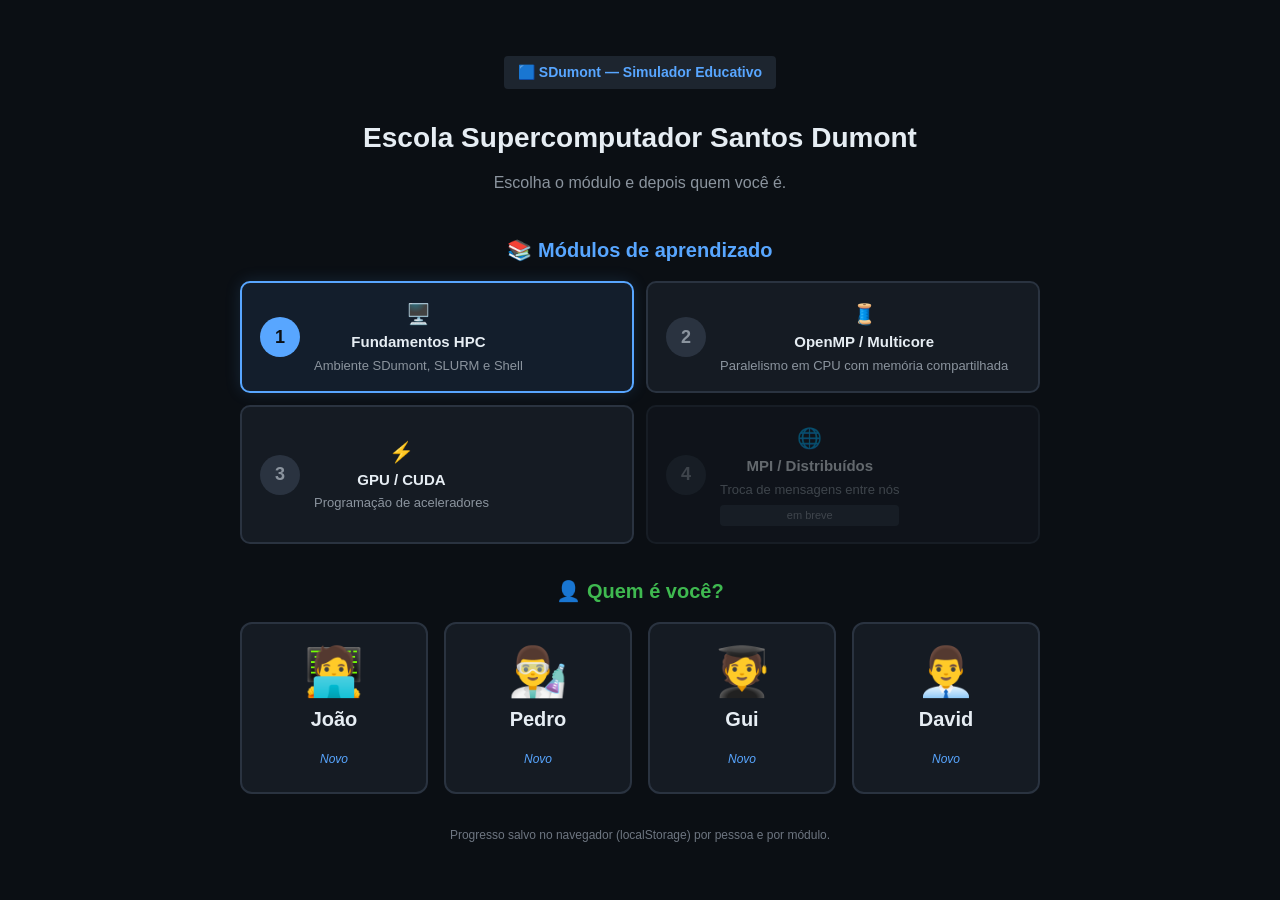
==== commit 8f364311: "feat: módulo GPU/CUDA (20 steps) + fix dispatch OpenMP + migração SDumont 2nd - Módulo 3 GPU/CUDA co" ====
--- a/index.html
+++ b/index.html
@@ -459,8 +459,8 @@
 <body>
     <div id="app" class="app-shell">
         <header id="topo" class="topo">
-            <div class="selo-v1" title="Você está no SDumont Expansão (v1), não no 2nd">
-                🟦 SDumont Expansão (v1)
+            <div class="selo-v1" title="Você está no SDumont 2nd (Bull Sequana XH3000, 2024)">
+                🟦 SDumont 2nd
             </div>
             <nav id="progresso" class="progresso" aria-label="Progresso do tour"></nav>
             <div class="cards-fixos">
--- a/style.css
+++ b/style.css
@@ -427,6 +427,64 @@
 .speed-hint { color: var(--text-dim); font-size: 12px; opacity: 0.7; }
 .node-summary { font-weight: 400; color: var(--text-dim); font-size: 11px; margin-left: 8px; }
 
+/* Custom node tooltips */
+.node-tooltip {
+    position: fixed;
+    background: #151b23;
+    border: 1px solid var(--accent-alt);
+    border-radius: 8px;
+    padding: 0;
+    color: var(--text);
+    font-size: 13px;
+    max-width: 260px;
+    min-width: 200px;
+    box-shadow: 0 8px 24px rgba(0,0,0,0.6);
+    pointer-events: none;
+    opacity: 0;
+    transition: opacity 0.15s, transform 0.15s;
+    z-index: 500;
+}
+.node-tooltip.visible { opacity: 1; }
+.node-tooltip::after {
+    content: '';
+    position: absolute;
+    left: 50%;
+    transform: translateX(-50%);
+    border: 6px solid transparent;
+}
+.node-tooltip.arrow-bottom::after {
+    bottom: -12px;
+    border-top-color: var(--accent-alt);
+}
+.node-tooltip.arrow-top::after {
+    top: -12px;
+    border-bottom-color: var(--accent-alt);
+}
+.node-tooltip-content { padding: 10px 14px; }
+.ntt-header {
+    display: flex; justify-content: space-between; align-items: center;
+    margin-bottom: 8px; padding-bottom: 6px; border-bottom: 1px solid var(--border);
+}
+.ntt-name { font-family: var(--font-mono); font-weight: 700; font-size: 13px; }
+.ntt-state { font-weight: 600; font-size: 12px; text-transform: uppercase; }
+.ntt-resources { display: flex; flex-direction: column; gap: 4px; }
+.ntt-row { display: flex; align-items: center; gap: 6px; }
+.ntt-label { font-size: 11px; color: var(--text-dim); width: 28px; text-align: right; }
+.ntt-bar-wrap {
+    flex: 1; height: 6px; background: var(--surface-alt);
+    border-radius: 3px; overflow: hidden;
+}
+.ntt-bar { height: 100%; border-radius: 3px; transition: width 0.3s; }
+.ntt-val { font-family: var(--font-mono); font-size: 11px; color: var(--text-dim); min-width: 60px; }
+.ntt-jobs {
+    margin-top: 8px; padding-top: 6px; border-top: 1px solid var(--border);
+    display: flex; flex-direction: column; gap: 2px;
+}
+.ntt-job { font-size: 12px; }
+.ntt-job-name { font-family: var(--font-mono); color: var(--accent); }
+.ntt-job-user { color: var(--text-dim); font-size: 11px; }
+.ntt-empty { margin-top: 6px; color: var(--text-dim); font-size: 12px; font-style: italic; }
+
 @media (prefers-reduced-motion: reduce) {
     *, *::before, *::after {
         animation-duration: 0.01ms !important;
